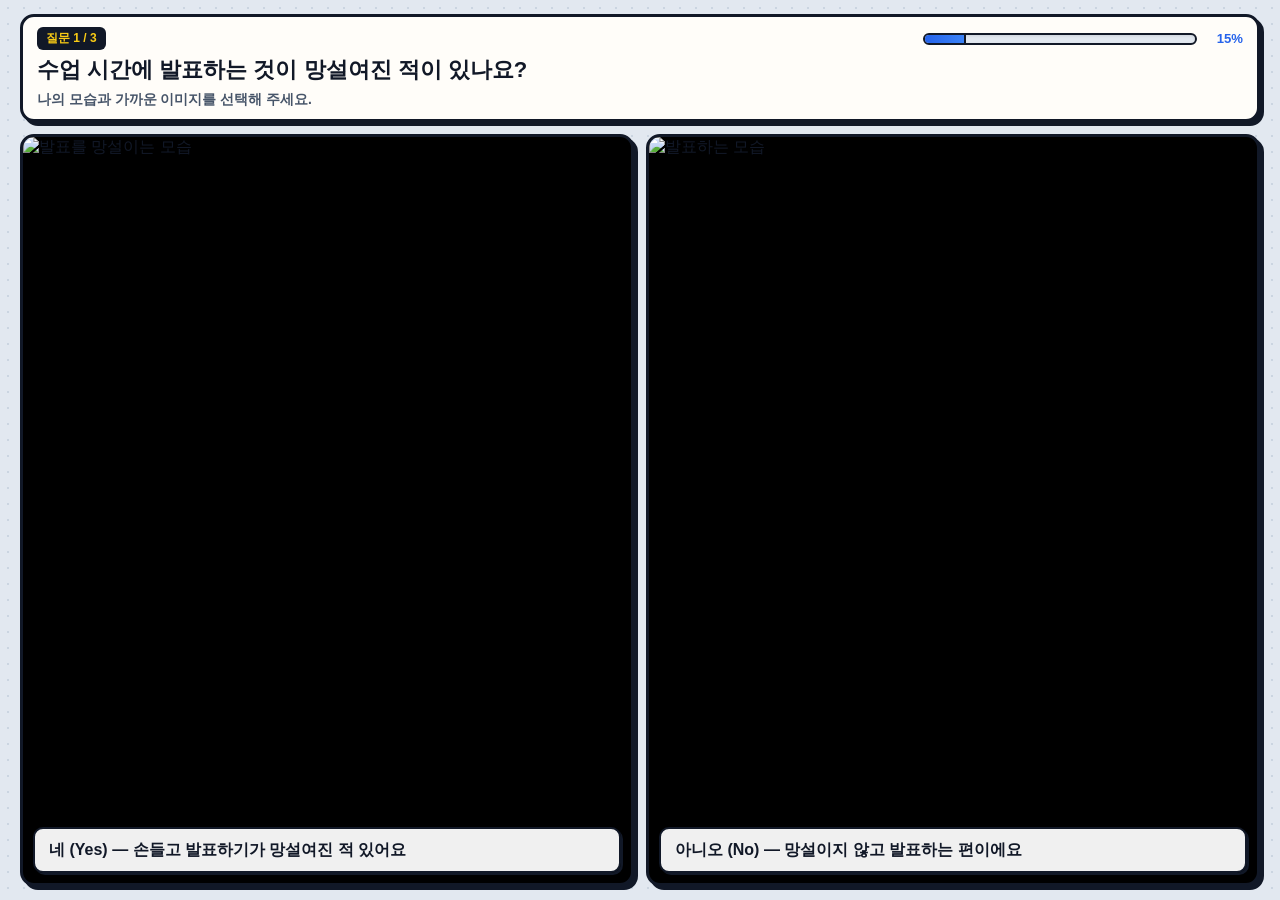
==== index.html @ 6892fce5 "first commit" ====
<!doctype html>
<html lang="ko">
  <head>
    <meta charset="UTF-8" />
    <meta name="viewport" content="width=device-width, initial-scale=1.0" />
    <title>질문 1 - 용기가 곧 배려다!</title>
    <link rel="stylesheet" href="common.css" />
  </head>
  <body>
    <div class="toon-page">
      <header class="narration-bar">
        <div class="header-top">
          <span class="step-tag" id="stepTag">질문 1 / 3</span>
          <div class="gauge-wrap">
            <div class="gauge-track">
              <div class="gauge-fill" id="gaugeFill" style="width: 15%"></div>
            </div>
            <span class="gauge-text" id="gaugeText">15%</span>
          </div>
          <button
            class="rewind-btn"
            id="backBtn"
            style="display: none"
            onclick="backToYn()"
          >
            ◀ 이전
          </button>
        </div>
        <h1 class="speech-question" id="qText">
          수업 시간에 발표하는 것이 망설여진 적이 있나요?
        </h1>
        <p class="speech-guide" id="qGuide">
          나의 모습과 가까운 이미지를 선택해 주세요.
        </p>
      </header>

      <main class="cut-stage">
        <div class="scene-anim" id="sceneYn">
          <div class="cut-grid cuts-2">
            <div class="toon-cut" onclick="pickYn(this, 'Yes')">
              <img
                src="https://images.unsplash.com/photo-1516321318423-f06f85e504b3?auto=format&fit=crop&w=900&q=80"
                alt="발표를 망설이는 모습"
              />
              <div class="sfx-stamp">망설임 💭</div>
              <div class="cut-dialogue">
                네 (Yes) — 손들고 발표하기가 망설여진 적 있어요
              </div>
            </div>

            <div class="toon-cut" onclick="pickYn(this, 'No')">
              <img
                src="https://images.unsplash.com/photo-1524178232363-1fb2b075b655?auto=format&fit=crop&w=900&q=80"
                alt="발표하는 모습"
              />
              <div class="sfx-stamp">적극 참여 🙋‍♂️</div>
              <div class="cut-dialogue">
                아니오 (No) — 망설이지 않고 발표하는 편이에요
              </div>
            </div>
          </div>
        </div>

        <div class="scene-anim" id="sceneReasons" style="display: none">
          <div class="cut-grid" id="reasonsCutGrid"></div>
        </div>
      </main>
    </div>

    <script>
      const q1Cuts = {
        Yes: [
          {
            text: '다른 사람들의 시선이 신경 쓰여서',
            sfx: '시선의식 👀',
            img: 'https://images.unsplash.com/photo-1507537297725-24a1c029d3ca?auto=format&fit=crop&w=600&q=80',
          },
          {
            text: '답을 몰라서',
            sfx: '어려움 ❓',
            img: 'https://images.unsplash.com/photo-1434030216411-0b793f4b4173?auto=format&fit=crop&w=600&q=80',
          },
          {
            text: '자신이 없어서',
            sfx: '걱정 💦',
            img: 'https://images.unsplash.com/photo-1517245386807-bb43f82c33c4?auto=format&fit=crop&w=600&q=80',
          },
          {
            text: '분위기를 깨뜨릴까 봐',
            sfx: '조심스러움 🤫',
            img: 'https://images.unsplash.com/photo-1523240795612-9a054b0db644?auto=format&fit=crop&w=600&q=80',
          },
          {
            text: '먼저 말하기 어색해서',
            sfx: '어색함 😅',
            img: 'https://images.unsplash.com/photo-1522202176988-66273c2fd55f?auto=format&fit=crop&w=600&q=80',
          },
        ],
        No: [
          {
            text: '교수님이 민망하실까 봐',
            sfx: '배려 🤝',
            img: 'https://images.unsplash.com/photo-1544717305-2782549b5136?auto=format&fit=crop&w=600&q=80',
          },
          {
            text: '나의 생각을 표현하고 싶어서',
            sfx: '의견표현 💡',
            img: 'https://images.unsplash.com/photo-1531482615713-2afd69097998?auto=format&fit=crop&w=600&q=80',
          },
          {
            text: '발표에 자신이 있어서',
            sfx: '자신감 ✨',
            img: 'https://images.unsplash.com/photo-1552664730-d307ca884978?auto=format&fit=crop&w=600&q=80',
          },
          {
            text: '정답을 알아서',
            sfx: '명쾌함 🎯',
            img: 'https://images.unsplash.com/photo-1454165804606-c3d57bc86b40?auto=format&fit=crop&w=600&q=80',
          },
        ],
      }

      function setGauge(percent) {
        document.getElementById('gaugeFill').style.width = percent + '%'
        document.getElementById('gaugeText').innerText = percent + '%'
      }

      function pickYn(cutEl, answer) {
        cutEl.classList.add('action-picked')
        sessionStorage.setItem('q1', answer)

        setTimeout(() => {
          setGauge(30)
          document.getElementById('sceneYn').style.display = 'none'
          document.getElementById('sceneReasons').style.display = 'flex'
          document.getElementById('backBtn').style.display = 'inline-block'
          document.getElementById('stepTag').innerText = '질문 1-1 / 3'
          document.getElementById('qText').innerText =
            answer === 'Yes'
              ? '발표가 망설여졌던 가장 큰 이유는 무엇인가요?'
              : '망설이지 않고 발표할 수 있었던 이유는 무엇인가요?'
          document.getElementById('qGuide').innerText =
            '가장 공감되는 이유 하나를 선택해 주세요.'

          const grid = document.getElementById('reasonsCutGrid')
          grid.className =
            'cut-grid ' + (answer === 'Yes' ? 'cuts-5' : 'cuts-4')
          grid.innerHTML = ''

          q1Cuts[answer].forEach((item) => {
            const div = document.createElement('div')
            div.className = 'toon-cut'
            div.innerHTML = `
          <img src="${item.img}" alt="${item.text}">
          <div class="sfx-stamp">${item.sfx}</div>
          <div class="cut-dialogue">${item.text}</div>
        `
            div.onclick = () => pickReasonAndNext(div, item.text)
            grid.appendChild(div)
          })
        }, 260)
      }

      function backToYn() {
        setGauge(15)
        document
          .querySelectorAll('#sceneYn .toon-cut')
          .forEach((el) => el.classList.remove('action-picked'))
        document.getElementById('sceneReasons').style.display = 'none'
        document.getElementById('sceneYn').style.display = 'flex'
        document.getElementById('backBtn').style.display = 'none'
        document.getElementById('stepTag').innerText = '질문 1 / 3'
        document.getElementById('qText').innerText =
          '수업 시간에 발표하는 것이 망설여진 적이 있나요?'
        document.getElementById('qGuide').innerText =
          '나의 모습과 가까운 이미지를 선택해 주세요.'
      }

      function pickReasonAndNext(cutEl, reasonText) {
        cutEl.classList.add('action-picked')
        sessionStorage.setItem('q1_reason', reasonText)
        setGauge(45)

        setTimeout(() => {
          document.body.classList.add('page-exit')
          setTimeout(() => {
            window.location.href = 'q2.html'
          }, 220)
        }, 260)
      }
    </script>
  </body>
</html>
---- common.css ----
:root {
  --ink: #111827;
  --paper: #fffdf9;
  --bg-main: #e2e8f0;
  --blue-accent: #2563eb;
  --yellow-point: #facc15;
  --green-thanks: #10b981;
}

* {
  box-sizing: border-box;
  margin: 0;
  padding: 0;
  font-family:
    'Pretendard',
    -apple-system,
    BlinkMacSystemFont,
    sans-serif;
  -webkit-tap-highlight-color: transparent;
}

html,
body {
  width: 100%;
  height: 100dvh;
  overflow: hidden;
  background-color: var(--bg-main);
  background-image: radial-gradient(#cbd5e1 1.2px, transparent 1.2px);
  background-size: 16px 16px;
  color: var(--ink);
}

body {
  padding: 8px;
  display: flex;
  flex-direction: column;
  transition:
    opacity 0.25s ease,
    transform 0.25s ease;
}

body.page-exit {
  opacity: 0;
  transform: scale(0.98);
}

.toon-page {
  width: 100%;
  max-width: 1240px;
  height: 100%;
  margin: 0 auto;
  display: flex;
  flex-direction: column;
  gap: 8px;
  min-height: 0;
}

/* 상단 질문 헤더 + % 진행률 게이지 */
.narration-bar {
  flex-shrink: 0;
  background: var(--paper);
  border: 3px solid var(--ink);
  border-radius: 14px;
  padding: 10px 14px;
  box-shadow: 4px 4px 0px var(--ink);
  display: flex;
  flex-direction: column;
  gap: 6px;
}

.header-top {
  display: flex;
  justify-content: space-between;
  align-items: center;
  gap: 10px;
}

.step-tag {
  flex-shrink: 0;
  background: var(--ink);
  color: var(--yellow-point);
  font-size: 0.75rem;
  font-weight: 900;
  padding: 3px 9px;
  border-radius: 6px;
}

/* 진행사항 % 게이지 스타일 */
.gauge-wrap {
  flex: 1;
  max-width: 320px;
  display: flex;
  align-items: center;
  gap: 8px;
  margin-left: auto;
}

.gauge-track {
  flex: 1;
  height: 12px;
  background: #e2e8f0;
  border: 2px solid var(--ink);
  border-radius: 99px;
  overflow: hidden;
  box-shadow: inset 0 1px 3px rgba(0, 0, 0, 0.1);
}

.gauge-fill {
  height: 100%;
  background: linear-gradient(90deg, var(--blue-accent), #3b82f6);
  border-right: 2px solid var(--ink);
  width: 0%;
  transition: width 0.4s cubic-bezier(0.22, 1, 0.36, 1);
}

.gauge-text {
  font-size: 0.82rem;
  font-weight: 900;
  color: var(--blue-accent);
  min-width: 38px;
  text-align: right;
}

.rewind-btn {
  flex-shrink: 0;
  background: var(--paper);
  border: 2px solid var(--ink);
  border-radius: 6px;
  padding: 3px 10px;
  font-size: 0.76rem;
  font-weight: 800;
  cursor: pointer;
  box-shadow: 2px 2px 0px var(--ink);
}
.rewind-btn:hover {
  background: var(--yellow-point);
}

.speech-question {
  font-size: clamp(1rem, 2vw, 1.38rem);
  font-weight: 900;
  line-height: 1.3;
  word-break: keep-all;
}

.speech-guide {
  font-size: clamp(0.76rem, 1.3vw, 0.86rem);
  color: #475569;
  font-weight: 600;
}

/* 선택지 스테이지 */
.cut-stage {
  flex: 1;
  min-height: 0;
  display: flex;
  flex-direction: column;
}

.scene-anim {
  flex: 1;
  min-height: 0;
  display: flex;
  flex-direction: column;
  animation: cutIn 0.25s cubic-bezier(0.22, 1, 0.36, 1);
}

@keyframes cutIn {
  from {
    opacity: 0;
    transform: translateY(8px);
  }
  to {
    opacity: 1;
    transform: translateY(0);
  }
}

.cut-grid {
  flex: 1;
  min-height: 0;
  width: 100%;
  display: grid;
  gap: 8px;
}

.cuts-2 {
  grid-template-columns: 1fr;
  grid-template-rows: repeat(2, minmax(0, 1fr));
}
.cuts-3 {
  grid-template-columns: 1fr;
  grid-template-rows: repeat(3, minmax(0, 1fr));
}
.cuts-4 {
  grid-template-columns: repeat(2, minmax(0, 1fr));
  grid-template-rows: repeat(2, minmax(0, 1fr));
}
.cuts-5 {
  grid-template-columns: repeat(2, minmax(0, 1fr));
  grid-template-rows: repeat(3, minmax(0, 1fr));
}
.cuts-5 .toon-cut:nth-child(5) {
  grid-column: 1 / -1;
}

@media (min-width: 768px) {
  body {
    padding: 14px;
  }
  .toon-page {
    gap: 12px;
  }
  .cut-grid {
    gap: 12px;
  }

  .cuts-2 {
    grid-template-columns: repeat(2, minmax(0, 1fr));
    grid-template-rows: minmax(0, 1fr);
  }
  .cuts-3 {
    grid-template-columns: repeat(3, minmax(0, 1fr));
    grid-template-rows: minmax(0, 1fr);
  }
  .cuts-4 {
    grid-template-columns: repeat(2, minmax(0, 1fr));
    grid-template-rows: repeat(2, minmax(0, 1fr));
  }
  .cuts-5 {
    grid-template-columns: repeat(6, minmax(0, 1fr));
    grid-template-rows: repeat(2, minmax(0, 1fr));
  }
  .cuts-5 .toon-cut:nth-child(1),
  .cuts-5 .toon-cut:nth-child(2),
  .cuts-5 .toon-cut:nth-child(3) {
    grid-column: span 2;
  }
  .cuts-5 .toon-cut:nth-child(4),
  .cuts-5 .toon-cut:nth-child(5) {
    grid-column: span 3;
  }
}

.toon-cut {
  position: relative;
  min-height: 0;
  height: 100%;
  border: 3px solid var(--ink);
  border-radius: 14px;
  background: #000;
  overflow: hidden;
  cursor: pointer;
  box-shadow: 4px 4px 0px var(--ink);
  display: flex;
  flex-direction: column;
  justify-content: flex-end;
  transition:
    transform 0.2s cubic-bezier(0.34, 1.56, 0.64, 1),
    box-shadow 0.2s ease;
}

.toon-cut img {
  position: absolute;
  inset: 0;
  width: 100%;
  height: 100%;
  object-fit: cover;
  transition:
    transform 0.35s ease,
    filter 0.25s ease;
}

.toon-cut:hover {
  transform: translate(-2px, -2px);
  box-shadow: 6px 6px 0px var(--ink);
}
.toon-cut:hover img {
  transform: scale(1.05);
}

.toon-cut.action-picked {
  border-color: var(--yellow-point);
  box-shadow:
    0 0 0 3px var(--ink),
    6px 6px 0px var(--ink);
  transform: scale(0.98);
}
.toon-cut.action-picked img {
  transform: scale(1.1);
  filter: brightness(1.08);
}

.sfx-stamp {
  position: absolute;
  top: 8px;
  right: 8px;
  background: var(--yellow-point);
  color: var(--ink);
  border: 2px solid var(--ink);
  padding: 4px 10px;
  border-radius: 99px;
  font-weight: 900;
  font-size: clamp(0.72rem, 1.2vw, 0.85rem);
  box-shadow: 2px 2px 0px var(--ink);
  transform: scale(0) rotate(-6deg);
  transition: transform 0.25s cubic-bezier(0.34, 1.56, 0.64, 1);
  z-index: 3;
}

.toon-cut:hover .sfx-stamp {
  transform: scale(0.95) rotate(-4deg);
}
.toon-cut.action-picked .sfx-stamp {
  transform: scale(1.08) rotate(4deg);
  background: #fff;
}

.cut-dialogue {
  position: relative;
  z-index: 2;
  margin: 6px;
  padding: 8px 10px;
  background: rgba(255, 255, 255, 0.94);
  border: 2px solid var(--ink);
  border-radius: 10px;
  box-shadow: 2px 2px 0px var(--ink);
  font-size: clamp(0.8rem, 1.4vw, 1rem);
  font-weight: 800;
  line-height: 1.25;
  word-break: keep-all;
  transition:
    background 0.2s,
    transform 0.2s;
}

@media (min-width: 768px) {
  .cut-dialogue {
    margin: 10px;
    padding: 11px 14px;
  }
}

.toon-cut.action-picked .cut-dialogue {
  background: var(--yellow-point);
  transform: translateY(-2px);
}
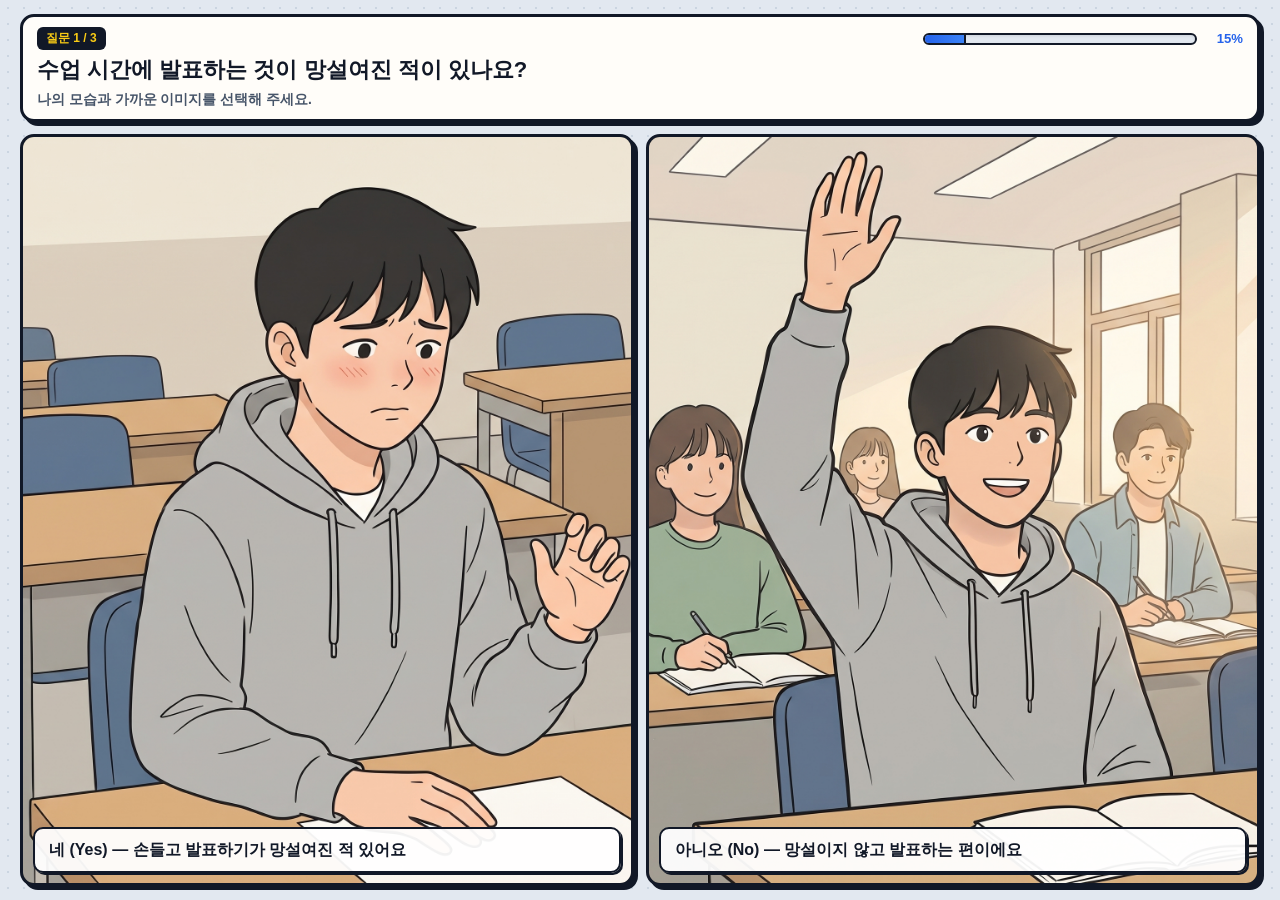
==== commit f0a29c6f: "4th" ====
--- a/index.html
+++ b/index.html
@@ -38,10 +38,7 @@
         <div class="scene-anim" id="sceneYn">
           <div class="cut-grid cuts-2">
             <div class="toon-cut" onclick="pickYn(this, 'Yes')">
-              <img
-                src="https://images.unsplash.com/photo-1516321318423-f06f85e504b3?auto=format&fit=crop&w=900&q=80"
-                alt="발표를 망설이는 모습"
-              />
+              <img src="images/1q_1.png" alt="발표를 망설이는 모습" />
               <div class="sfx-stamp">망설임 💭</div>
               <div class="cut-dialogue">
                 네 (Yes) — 손들고 발표하기가 망설여진 적 있어요
@@ -49,10 +46,7 @@
             </div>
 
             <div class="toon-cut" onclick="pickYn(this, 'No')">
-              <img
-                src="https://images.unsplash.com/photo-1524178232363-1fb2b075b655?auto=format&fit=crop&w=900&q=80"
-                alt="발표하는 모습"
-              />
+              <img src="images/1q_2.png" alt="발표하는 모습" />
               <div class="sfx-stamp">적극 참여 🙋‍♂️</div>
               <div class="cut-dialogue">
                 아니오 (No) — 망설이지 않고 발표하는 편이에요
@@ -73,17 +67,17 @@
           {
             text: '다른 사람들의 시선이 신경 쓰여서',
             sfx: '시선의식 👀',
-            img: 'https://images.unsplash.com/photo-1507537297725-24a1c029d3ca?auto=format&fit=crop&w=600&q=80',
+            img: 'images/1q_y_1.png',
           },
           {
             text: '답을 몰라서',
             sfx: '어려움 ❓',
-            img: 'https://images.unsplash.com/photo-1434030216411-0b793f4b4173?auto=format&fit=crop&w=600&q=80',
+            img: 'images/1q_y_2.png',
           },
           {
             text: '자신이 없어서',
             sfx: '걱정 💦',
-            img: 'https://images.unsplash.com/photo-1517245386807-bb43f82c33c4?auto=format&fit=crop&w=600&q=80',
+            img: 'images/1q_y_3.png',
           },
           {
             text: '분위기를 깨뜨릴까 봐',
@@ -100,22 +94,22 @@
           {
             text: '교수님이 민망하실까 봐',
             sfx: '배려 🤝',
-            img: 'https://images.unsplash.com/photo-1544717305-2782549b5136?auto=format&fit=crop&w=600&q=80',
+            img: 'images/1q_n_1.png',
           },
           {
             text: '나의 생각을 표현하고 싶어서',
             sfx: '의견표현 💡',
-            img: 'https://images.unsplash.com/photo-1531482615713-2afd69097998?auto=format&fit=crop&w=600&q=80',
+            img: 'images/1q_n_2.png',
           },
           {
             text: '발표에 자신이 있어서',
             sfx: '자신감 ✨',
-            img: 'https://images.unsplash.com/photo-1552664730-d307ca884978?auto=format&fit=crop&w=600&q=80',
+            img: 'images/1q_n_3.png',
           },
           {
             text: '정답을 알아서',
             sfx: '명쾌함 🎯',
-            img: 'https://images.unsplash.com/photo-1454165804606-c3d57bc86b40?auto=format&fit=crop&w=600&q=80',
+            img: 'images/1q_n_4.png',
           },
         ],
       }
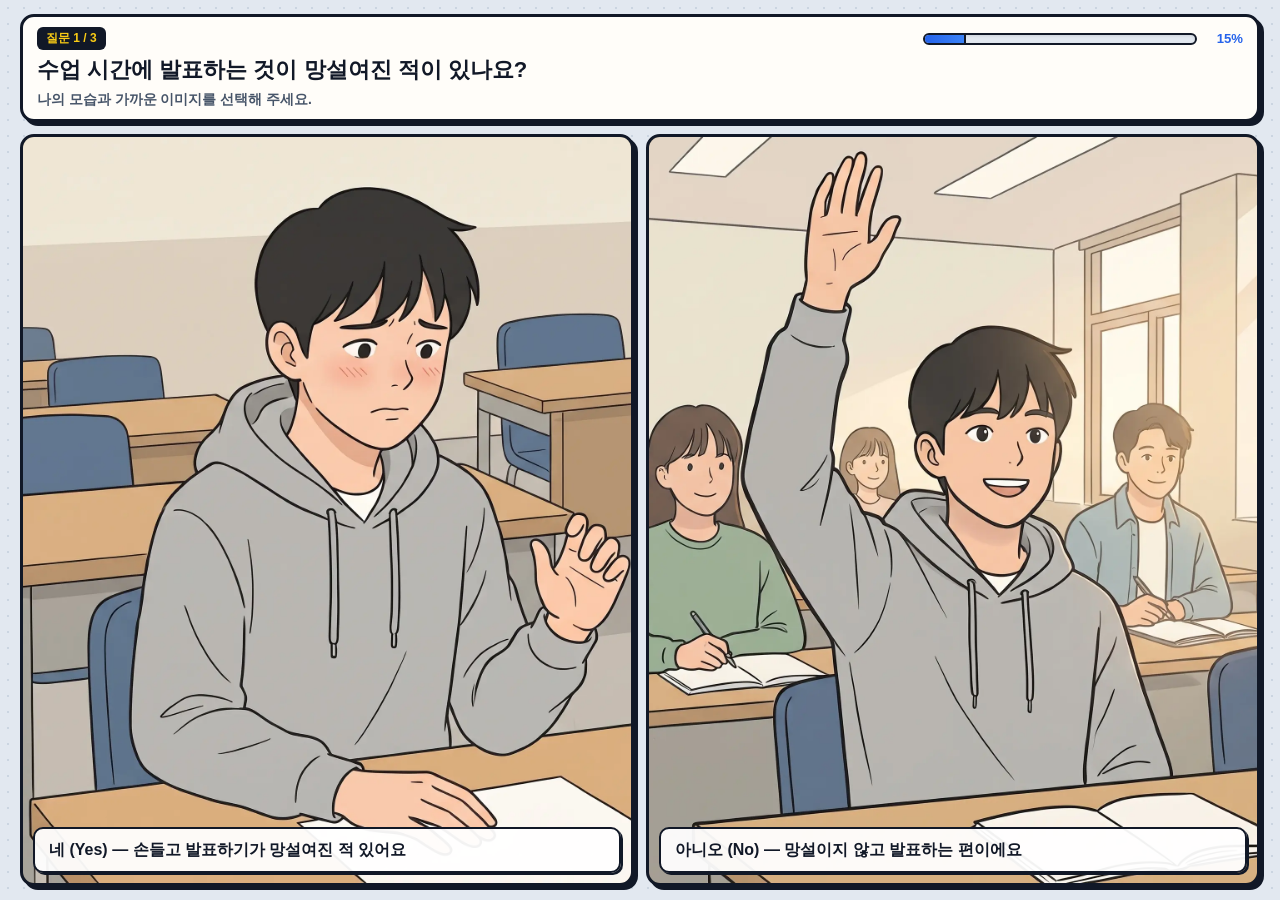
==== commit 64e7e801: "8th" ====
--- a/index.html
+++ b/index.html
@@ -38,7 +38,7 @@
         <div class="scene-anim" id="sceneYn">
           <div class="cut-grid cuts-2">
             <div class="toon-cut" onclick="pickYn(this, 'Yes')">
-              <img src="images/1q_1.png" alt="발표를 망설이는 모습" />
+              <img src="images/1q_1.webp" alt="발표를 망설이는 모습" />
               <div class="sfx-stamp">망설임 💭</div>
               <div class="cut-dialogue">
                 네 (Yes) — 손들고 발표하기가 망설여진 적 있어요
@@ -46,7 +46,7 @@
             </div>
 
             <div class="toon-cut" onclick="pickYn(this, 'No')">
-              <img src="images/1q_2.png" alt="발표하는 모습" />
+              <img src="images/1q_2.webp" alt="발표하는 모습" />
               <div class="sfx-stamp">적극 참여 🙋‍♂️</div>
               <div class="cut-dialogue">
                 아니오 (No) — 망설이지 않고 발표하는 편이에요
@@ -67,17 +67,17 @@
           {
             text: '다른 사람들의 시선이 신경 쓰여서',
             sfx: '시선의식 👀',
-            img: 'images/1q_y_1.png',
+            img: 'images/1q_y_1.webp',
           },
           {
             text: '답을 몰라서',
             sfx: '어려움 ❓',
-            img: 'images/1q_y_2.png',
+            img: 'images/1q_y_2.webp',
           },
           {
             text: '자신이 없어서',
             sfx: '걱정 💦',
-            img: 'images/1q_y_3.png',
+            img: 'images/1q_y_3.webp',
           },
           {
             text: '분위기를 깨뜨릴까 봐',
@@ -94,22 +94,22 @@
           {
             text: '교수님이 민망하실까 봐',
             sfx: '배려 🤝',
-            img: 'images/1q_n_1.png',
+            img: 'images/1q_n_1.webp',
           },
           {
             text: '나의 생각을 표현하고 싶어서',
             sfx: '의견표현 💡',
-            img: 'images/1q_n_2.png',
+            img: 'images/1q_n_2.webp',
           },
           {
             text: '발표에 자신이 있어서',
             sfx: '자신감 ✨',
-            img: 'images/1q_n_3.png',
+            img: 'images/1q_n_3.webp',
           },
           {
             text: '정답을 알아서',
             sfx: '명쾌함 🎯',
-            img: 'images/1q_n_4.png',
+            img: 'images/1q_n_4.webp',
           },
         ],
       }
